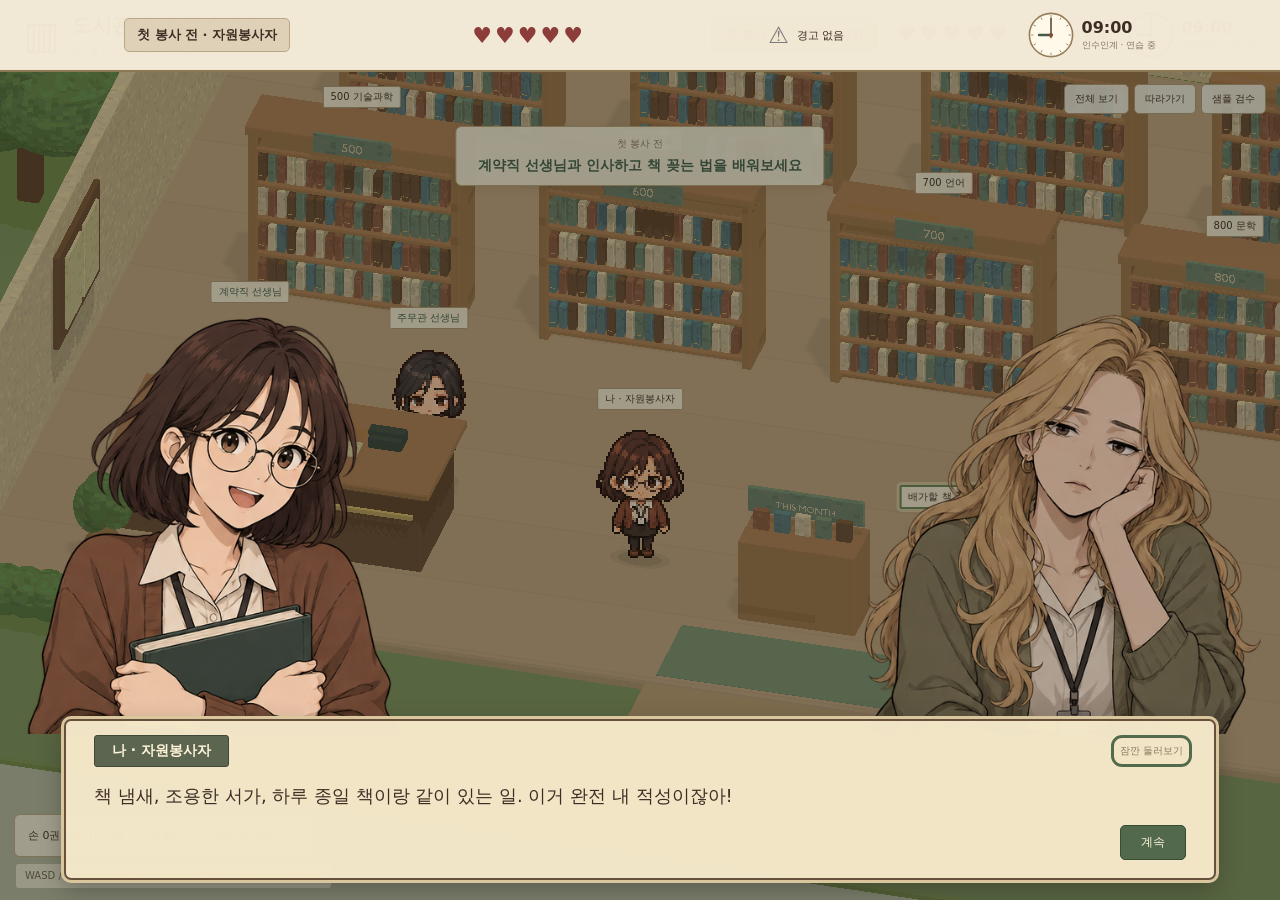
==== volunteer-demo/index.html @ adcc2b5c "Add playable volunteer intro, shelving tutorial, and staff assistance" ====
<!doctype html>
<html lang="ko"><head><meta charset="utf-8"><meta name="viewport" content="width=device-width,initial-scale=1,viewport-fit=cover"><meta name="theme-color" content="#4b392b"><link rel="icon" href="data:,"><title>도서관에서 살아남기 · 첫 봉사</title><link rel="stylesheet" href="style.css"></head>
<body>
<header class="game-header"><div class="title"><span class="title-icon">▥</span><div><strong>도서관에서 살아남기</strong><small>첫 봉사 · 인트로 샘플</small></div></div><div id="main-hud" class="status-hud"></div></header>
<main>
 <canvas id="scene" tabindex="0" aria-label="도서관 필드. 방향키 또는 WASD로 이동, E로 상호작용"></canvas><div id="labels"></div><div id="quest"><small id="quest-step">첫 봉사 전</small><strong id="objective"></strong></div>
 <div class="camera-controls"><button id="overview">전체 보기</button><button id="follow">따라가기</button><button id="inspect-open">샘플 검수</button></div>
 <button id="prompt" hidden></button><div id="toast" role="status"></div>
 <div id="inventory"><span id="inventory-text">손 0권 · 북카트 0권</span><button id="book-list">책 확인</button><button id="cart-toggle">북카트 연결 · C</button></div>
 <div id="controls"><div id="joystick" aria-label="이동 조이스틱"><div id="knob"></div></div><button id="interact">확인 · E</button></div>
 <div id="help">WASD / 방향키 · 바닥 클릭 이동 · E 상호작용 · C 북카트 · 휠 확대</div>
 <button id="preview-exit" hidden>검수 끝내기</button>
</main>
<dialog id="dialogue" aria-labelledby="speaker"><div id="dialogue-hud" class="dialog-hud"></div><div class="portrait left"><div id="hero-art" class="portrait-art"></div></div><div class="portrait right"><div id="npc-art" class="portrait-art"></div></div><div id="choices" class="choice-books"></div><section class="speech"><div class="speech-top"><strong id="speaker"></strong><button id="close-dialog">잠깐 둘러보기</button></div><p id="line"></p><button id="next" class="primary">계속</button></section></dialog>
<dialog id="sorting" aria-labelledby="sort-title"><div class="panel-heading"><div><small>책 꽂는 법 배우기</small><h2 id="sort-title"></h2></div><button id="close-sort" aria-label="필드로 돌아가기">×</button></div><p id="sort-hint"></p><p class="sort-instruction">아래 책을 끌어 원하는 틈에 놓아주세요. 틈을 눌러 골라도 됩니다.</p><div id="sorting-shelf"></div><div id="sorting-source"></div><p id="sort-feedback" role="status"></p><div class="panel-actions"><span id="sort-progress"></span><button id="sort-confirm" class="primary" disabled>이 자리에 꽂기</button></div></dialog>
<dialog id="inspection" aria-labelledby="inspect-title"><div class="panel-heading"><h2 id="inspect-title">샘플 장면 검수</h2><button id="close-inspect">×</button></div><p>장면을 바로 확인할 수 있어요. 검수를 끝내면 원래 진행으로 돌아갑니다.</p><div id="inspect-buttons"></div></dialog>
<div id="loading"><div>▥</div><h1>첫 봉사 날의 도서관</h1><p id="loading-message">도서관 문을 여는 중…</p></div>
<script type="module" src="game.js"></script>
</body></html>
---- volunteer-demo/style.css ----
:root{--ink:#3e2d24;--paper:#f4ebd7;--moss:#52634c;--line:#8d7653;--red:#ad433c}*{box-sizing:border-box}body{margin:0;color:var(--ink);font-family:'Malgun Gothic',system-ui,sans-serif;background:#d7cfb8;height:100dvh;overflow:hidden;display:grid;grid-template-rows:72px minmax(0,1fr);padding:env(safe-area-inset-top) env(safe-area-inset-right) env(safe-area-inset-bottom) env(safe-area-inset-left)}button{font:inherit;background:#f6efdf;color:var(--ink);border:1px solid #ad9876;border-radius:5px;padding:9px 14px;cursor:pointer;touch-action:manipulation}button:hover{background:#e6dbc0}button:disabled{opacity:.5;cursor:default}button:focus-visible{outline:3px solid #526b4c;outline-offset:3px}[hidden]{display:none!important}.game-header{display:flex;align-items:center;justify-content:space-between;padding:8px 24px;gap:16px;background:var(--paper);border-bottom:3px solid #7c654d}.title{display:flex;align-items:center;gap:12px}.title-icon{font-size:38px}.title strong{font-size:20px}.title small{display:block;font-size:10px;letter-spacing:2px;margin-top:4px;color:#88725a}.status-hud{display:flex;gap:20px;align-items:center}.rank-text{background:#dfd1b8;padding:7px 12px;border:1px solid #bba686;border-radius:5px;font-weight:700;font-size:13px;white-space:nowrap}.hearts{letter-spacing:3px;color:#8c3d3a;font-size:22px;white-space:nowrap}.warning{display:flex;align-items:center;gap:8px;border:0;background:none;padding:0}.warning-icon{font-size:23px;color:#847864;filter:grayscale(1)}.warning.lit .warning-icon{color:#b8312d;filter:none;text-shadow:0 0 10px #f1695570}.warning-count{font-size:11px;white-space:nowrap}.clock-wrap{display:flex;align-items:center;gap:7px}.clock-face{width:48px;height:48px}.clock-text{font-variant-numeric:tabular-nums;font-weight:800;font-size:16px}.clock-label{display:block;font-size:9px;font-weight:400;margin-top:2px;color:#85735d}main{position:relative;min-height:0;overflow:hidden}canvas{width:100%;height:100%;display:block;touch-action:none;image-rendering:pixelated}#labels{position:absolute;inset:0;pointer-events:none}.world-label{position:absolute;transform:translate(-50%,-100%);font-size:10px;white-space:nowrap;background:#f9efd9ed;padding:3px 7px;border:1px solid #aa9474;border-radius:2px}.world-label.staff{color:#3a5745}.world-label.patron{color:#9d4c30}.world-label.patron::before{content:'!';display:inline-grid;place-items:center;width:14px;height:15px;background:#aa573b;color:#fff5e4;margin-right:5px;font-weight:900}.world-label.target{border:2px solid #648156;box-shadow:0 0 0 3px #e8e2b974}.camera-controls{position:absolute;top:12px;right:14px;display:flex;gap:5px}.camera-controls button{font-size:10px;padding:7px 10px;background:#f7f2e6e8}#quest{position:absolute;top:54px;left:50%;transform:translateX(-50%);text-align:center;background:#faf2ddf2;border:1px solid #b6a175;border-radius:6px;padding:10px 22px;box-shadow:0 3px 9px #483b291b;max-width:90%;width:max-content;pointer-events:none}#quest small{display:block;font-size:10px;color:#8f7960;margin-bottom:4px}#quest strong{font-size:14px;font-weight:600;color:#3f5d49}#prompt{position:absolute;left:50%;bottom:96px;transform:translateX(-50%);padding:10px 20px;background:#435645ed;color:#fff7e4;border:1px solid #f1dfbc;max-width:90%;font-size:13px}#toast{position:absolute;left:50%;top:138px;transform:translateX(-50%);opacity:0;pointer-events:none;background:#faf1dceF;border:1px solid #a38a61;max-width:85%;padding:10px 16px;border-radius:4px;font-size:13px;text-align:center}#toast.show{opacity:1}#inventory{position:absolute;left:14px;bottom:43px;display:flex;align-items:center;gap:12px;padding:6px 8px 6px 13px;background:#f9f0dceF;border:1px solid #baa583;border-radius:6px;font-size:11px}#cart-toggle{font-size:11px;padding:6px 9px}#cart-toggle.connected{color:#fff8dd;background:#556b4d}#help{position:absolute;bottom:12px;left:16px;font-size:10px;background:#f4eedbcf;padding:5px 9px;color:#71634e;border-radius:3px}#controls{display:none}#preview-exit{position:absolute;top:12px;left:14px;background:#824a3c;color:#fff5da;font-size:11px}
dialog{color:var(--ink)}dialog::backdrop{background:#22251865}#dialogue{position:fixed;inset:auto 0 0;margin:0;padding:0;border:0;background:transparent;width:100%;max-width:100%;height:min(650px,86dvh);max-height:100dvh;overflow:visible}.dialog-hud{position:fixed;top:0;left:0;right:0;height:72px;display:flex;justify-content:center;align-items:center;background:#f4ebd7f8;border-bottom:2px solid #8d7653;z-index:5}.dialog-hud .status-hud{width:100%;max-width:1080px;padding:0 24px;justify-content:space-between}.portrait{position:absolute;bottom:156px;width:min(34vw,430px);height:min(34vw,430px);overflow:hidden;pointer-events:none;transition:filter .2s}.portrait.left{left:0}.portrait.right{right:0}.portrait-art{width:100%;height:100%;background-image:url('assets/dialogue-portraits.png');background-size:200% 300%;background-position:0% 0%;background-repeat:no-repeat}.portrait.inactive{filter:brightness(.77) saturate(.85)}.speech{position:absolute;left:5%;right:5%;bottom:20px;min-height:150px;padding:14px 28px 18px;border:2px solid #67503b;outline:3px solid #d9c69d;border-radius:7px;background:#f4e8c9fa;box-shadow:0 8px 25px #1e1c1b5c;z-index:2}.speech-top{display:flex;align-items:center;justify-content:space-between;gap:12px}.speech-top strong{padding:6px 17px;background:#5c6550;color:#fff4d7;border:1px solid #3f4938;border-radius:3px;font-size:14px}#close-dialog{border:0;background:transparent;font-size:10px;color:#8c785d;padding:3px}#line{font-size:18px;line-height:1.8;margin:13px 0;word-break:keep-all}.primary{background:#53694d;color:#fff6de;border-color:#354c35}.primary:hover{background:#647952}#next{float:right;font-size:12px;padding:8px 20px}#choices{position:absolute;left:30%;right:30%;bottom:195px;display:flex;justify-content:center;gap:14px;align-items:end;z-index:3}#choices:empty{display:none}.choice-book{flex:1;max-width:235px;min-width:0;min-height:210px;position:relative;padding:22px 14px 23px 23px;background:#78463e;color:#fff0d0;border:2px solid #472b25;border-radius:2px 6px 6px 2px;box-shadow:4px 7px #2d231f55,6px 9px 15px #1b1b1b33;transform:rotate(-2deg);font-size:14px;line-height:1.7;word-break:keep-all}.choice-book:nth-child(2){background:#53644d;border-color:#30432d;transform:rotate(2deg)}.choice-book:nth-child(3){background:#5f5040;transform:rotate(3deg)}.choice-book:before{content:'';position:absolute;inset:10px 10px 12px 19px;border:1px solid #d8bf8c;pointer-events:none}.choice-book:after{content:'';position:absolute;left:4px;top:0;bottom:0;width:7px;background:#251f223b;border-right:1px solid #e3ca9144;pointer-events:none}.choice-book span{display:block}.choice-number{font:24px Georgia,serif;color:#dcc28e;margin-bottom:15px}.choice-book:hover{transform:translateY(-8px) rotate(0);background:#8d594d;color:#fff8dc}.choice-book:nth-child(2):hover{background:#657953}
#sorting,#inspection{margin:auto;width:min(1080px,96vw);max-width:96vw;max-height:calc(100dvh - 30px);border:2px solid #79603d;background:#f7f0de;padding:24px;border-radius:8px;overflow:auto;box-shadow:0 12px 60px #0005}.panel-heading{display:flex;justify-content:space-between;align-items:center;gap:12px}.panel-heading h2{font-size:19px;margin:4px 0}.panel-heading small{color:#977757;font-size:11px}.panel-heading button{padding:4px 10px;font-size:20px}#sort-hint{font-size:14px;line-height:1.7;color:#455b43;max-width:800px}.sort-instruction{font-size:11px;color:#867256}#sorting-shelf{display:flex;align-items:flex-end;justify-content:center;gap:10px;overflow-x:auto;padding:24px 16px 0;min-height:195px;border-bottom:11px solid #b08a5e;box-shadow:0 4px #7b5d3d;background:linear-gradient(0deg,#e5dbc060,transparent)}.sort-book{flex:none;width:94px;height:156px;background:#3e6251;color:#fff4db;border-left:8px solid #2f4a3d;border-radius:2px 5px 2px 2px;display:flex;flex-direction:column;align-items:center;justify-content:center;gap:8px;box-shadow:3px 1px 3px #0003;font-size:14px;text-align:center;font-weight:700;letter-spacing:.2px;line-height:1.5}.sort-book small{font-size:13px;font-weight:500}.sort-slot{flex:0 0 32px;height:145px;border:1px dashed #92a27e;background:#e8efdf;color:#547148;padding:0;border-radius:4px;font-size:20px;display:flex;align-items:center;justify-content:center}.sort-slot.chosen{flex-basis:94px;outline:3px solid #ad7a45;outline-offset:2px}.sort-slot .sort-book{background:#a5754c;border-color:#815632;height:145px;width:92px;font-size:13px}.sort-slot.drag-over{outline:3px solid #aa7848;background:#e6c58f}#sorting-source{display:flex;align-items:center;justify-content:center;gap:22px;padding:25px 0 5px;font-size:12px;color:#877253}#sort-target{background:#a5754c;border-color:#805433;cursor:grab;touch-action:none;height:132px;width:92px}#sort-feedback{min-height:23px;text-align:center;font-size:13px;color:#94503c}.panel-actions{display:flex;justify-content:space-between;align-items:center;gap:10px}#sort-progress{font-size:12px;color:#7f725b}.drag-ghost{position:fixed;z-index:10000;pointer-events:none;opacity:.9;transform:translate(-50%,-50%);width:82px!important;height:130px!important}#inspection{width:min(620px,95vw)}#inspection p{font-size:12px;line-height:1.7}#inspect-buttons{display:grid;grid-template-columns:1fr 1fr;gap:9px}#inspect-buttons button{font-size:12px;text-align:left}#loading{position:fixed;inset:0;background:var(--paper);display:flex;align-items:center;justify-content:center;flex-direction:column;z-index:20}#loading>div{font-size:65px;color:#61714e}#loading h1{font-size:22px}#loading p{font-size:13px;color:#8c7459}
.touch{height:var(--game-height,100dvh)}.touch #controls{display:flex;position:absolute;left:15px;right:15px;bottom:19px;align-items:flex-end;justify-content:space-between;pointer-events:none}.touch #controls>*{pointer-events:auto}.touch #inventory{bottom:115px;font-size:10px}.touch #help{display:none}.touch #prompt{bottom:118px;max-width:60%;font-size:12px}.touch #joystick{display:grid;place-items:center;width:86px;height:86px;border:2px solid #a3ab88;background:#eff0d674;border-radius:50%;touch-action:none}.touch #knob{width:35px;height:35px;background:#667e51ce;border:2px solid #ecdfbc;border-radius:50%;pointer-events:none}.touch #interact{min-width:80px;min-height:49px;background:#47664ddd;color:#fff9de;border:2px solid #e9dfba}.touch .title small{letter-spacing:.5px}.touch .title-icon{display:none}
@media(max-width:900px){.game-header{padding:7px 13px}.title strong{font-size:15px}.status-hud{gap:12px}.hearts{font-size:17px;letter-spacing:1px}.rank-text{font-size:11px;padding:6px 8px}.clock-face{width:39px;height:39px}.clock-text{font-size:13px}.warning-count{font-size:10px}#choices{left:26%;right:26%;gap:10px}.choice-book{font-size:12px;min-height:190px;padding:16px 10px 18px 19px}.speech{left:3%;right:3%;padding:12px 20px}#line{font-size:16px}.sort-book{width:78px;font-size:13px}.sort-book small{font-size:12px}#sorting-shelf{gap:7px}.sort-slot{flex-basis:26px}}
@media(max-width:600px){body{grid-template-rows:92px minmax(0,1fr)}.game-header{flex-direction:column;justify-content:center;gap:6px;padding:7px 10px}.title strong{font-size:14px}.title small{display:none}.status-hud{gap:10px;width:100%;justify-content:space-between}.hearts{font-size:14px}.rank-text{font-size:10px;padding:5px 7px}.clock-face{width:34px;height:34px}.clock-text{font-size:12px}.clock-label{font-size:8px}.warning{gap:3px}.warning-icon{font-size:19px}.warning-count{font-size:9px}.dialog-hud{height:60px}.dialog-hud .status-hud{padding:0 10px}.camera-controls{top:9px;right:9px}.camera-controls button{font-size:9px;padding:6px 8px}#quest{top:48px;padding:8px 12px;max-width:95%}#quest strong{font-size:12px}#quest small{font-size:9px}#toast{top:126px;font-size:12px}#dialogue{height:calc(100dvh - 64px);max-height:calc(100dvh - 64px)}.speech{bottom:9px;left:2%;right:2%;padding:10px 14px;min-height:159px}#line{font-size:14px;line-height:1.65;margin:10px 0}.speech-top strong{font-size:11px;padding:5px 9px}.portrait{width:48vw;height:48vw;bottom:368px}#choices{left:5%;right:5%;bottom:185px;gap:9px}.choice-book{min-height:163px;max-height:205px;font-size:12px;padding:15px 9px 16px 18px}.choice-number{font-size:21px;margin-bottom:10px}#sorting{padding:16px 12px}.panel-heading h2{font-size:16px}#sort-hint{font-size:12px}.sort-instruction{font-size:10px}#sorting-shelf{justify-content:flex-start;gap:6px;padding:18px 6px 0;min-height:160px}.sort-book{width:72px;height:139px;font-size:12px;gap:5px;border-left-width:6px}.sort-book small{font-size:11px}.sort-slot{flex-basis:27px;height:129px}.sort-slot.chosen{flex-basis:74px}.sort-slot .sort-book{height:129px;width:72px;font-size:12px}#sorting-source{padding:20px 0 4px}#sort-target{height:119px;width:78px}#sort-feedback{font-size:11px}#sort-confirm{font-size:12px}.touch #inventory{left:10px;max-width:75%;padding:5px 7px;gap:6px}.touch #cart-toggle{font-size:9px;padding:5px}.touch #prompt{bottom:158px;max-width:90%;width:max-content}#preview-exit{top:9px;left:7px;font-size:9px;padding:6px 8px}}
@media(max-height:560px) and (min-width:601px){body{grid-template-rows:53px minmax(0,1fr)}.title strong{font-size:14px}.title-icon{font-size:27px}.title small{font-size:8px}.game-header{padding:4px 12px}.clock-face{width:36px;height:36px}.dialog-hud{height:52px}#dialogue{height:calc(100dvh - 53px);max-height:calc(100dvh - 53px)}.speech{bottom:7px;min-height:104px;padding:8px 16px}#line{font-size:13px;line-height:1.5;margin:8px 0}.speech-top strong{font-size:11px;padding:4px 8px}#next{padding:5px 13px;font-size:11px}.portrait{width:26vw;height:26vw;max-height:230px;bottom:104px}#choices{bottom:127px;left:29%;right:29%;gap:8px}.choice-book{min-height:127px;font-size:11px;padding:11px 7px 12px 16px}.choice-number{font-size:18px;margin-bottom:7px}.choice-book:before{inset:6px 5px 7px 13px}#quest{top:43px;padding:6px 12px}#quest strong{font-size:11px}#quest small{font-size:8px}.touch #joystick{width:66px;height:66px}.touch #inventory{bottom:92px}.touch #prompt{bottom:89px;font-size:11px}.touch #controls{bottom:13px}#sorting{padding:12px 20px}.panel-heading h2{font-size:15px}#sort-hint{font-size:12px;margin:7px 0}.sort-instruction{margin:4px 0}#sorting-shelf{min-height:128px;padding-top:8px}.sort-book{height:113px}.sort-slot,.sort-slot .sort-book{height:105px}#sorting-source{padding:14px 0 0}#sort-target{height:90px;width:76px;font-size:12px}#sort-feedback{font-size:11px;min-height:14px;margin:7px 0}.panel-actions button{font-size:11px;padding:6px 12px}}
@media(prefers-reduced-motion:reduce){*{scroll-behavior:auto!important;transition:none!important}}
/* Keep choices and portraits above the actual dialogue height. */
#dialogue .portrait{bottom:calc(var(--speech-height,156px) + 5px)}
#dialogue #choices{bottom:calc(var(--speech-height,160px) + 34px)}
@media(max-width:600px){#dialogue .portrait{bottom:calc(var(--speech-height,160px) + 190px)}#dialogue #choices{bottom:calc(var(--speech-height,160px) + 23px)}}
@media(max-height:560px) and (min-width:601px){#dialogue .portrait{bottom:calc(var(--speech-height,104px) + 1px)}#dialogue #choices{bottom:calc(var(--speech-height,104px) + 23px)}}
#book-list{font-size:11px;padding:6px 9px}#line{white-space:pre-line}
@media(max-width:600px){#book-list{font-size:9px;padding:5px}.touch #inventory{max-width:95%;gap:5px}}
@media(max-width:600px){#dialogue:not(.has-choices) .portrait{bottom:calc(var(--speech-height,160px) + 14px)}}
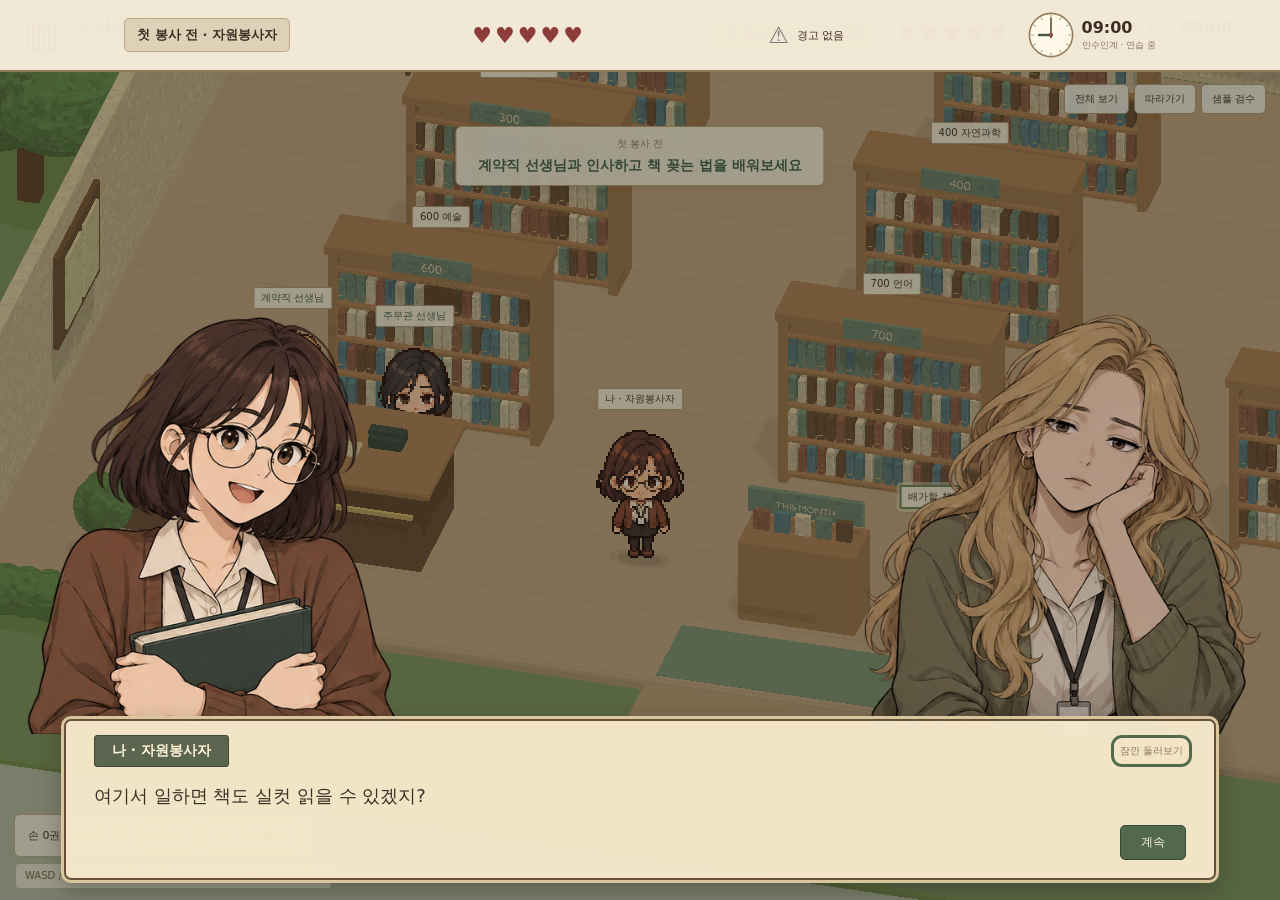
==== commit b54a6a55: "Refine volunteer tutorial, widen aisles, and fix book and character interactions" ====
--- a/volunteer-demo/index.html
+++ b/volunteer-demo/index.html
@@ -5,15 +5,16 @@
 <main>
  <canvas id="scene" tabindex="0" aria-label="도서관 필드. 방향키 또는 WASD로 이동, E로 상호작용"></canvas><div id="labels"></div><div id="quest"><small id="quest-step">첫 봉사 전</small><strong id="objective"></strong></div>
  <div class="camera-controls"><button id="overview">전체 보기</button><button id="follow">따라가기</button><button id="inspect-open">샘플 검수</button></div>
- <button id="prompt" hidden></button><div id="toast" role="status"></div>
+ <button id="prompt" hidden></button><div id="toast" role="status"></div><aside id="cart-contents" aria-label="북카트에 담긴 책" hidden></aside>
  <div id="inventory"><span id="inventory-text">손 0권 · 북카트 0권</span><button id="book-list">책 확인</button><button id="cart-toggle">북카트 연결 · C</button></div>
  <div id="controls"><div id="joystick" aria-label="이동 조이스틱"><div id="knob"></div></div><button id="interact">확인 · E</button></div>
  <div id="help">WASD / 방향키 · 바닥 클릭 이동 · E 상호작용 · C 북카트 · 휠 확대</div>
  <button id="preview-exit" hidden>검수 끝내기</button>
 </main>
 <dialog id="dialogue" aria-labelledby="speaker"><div id="dialogue-hud" class="dialog-hud"></div><div class="portrait left"><div id="hero-art" class="portrait-art"></div></div><div class="portrait right"><div id="npc-art" class="portrait-art"></div></div><div id="choices" class="choice-books"></div><section class="speech"><div class="speech-top"><strong id="speaker"></strong><button id="close-dialog">잠깐 둘러보기</button></div><p id="line"></p><button id="next" class="primary">계속</button></section></dialog>
-<dialog id="sorting" aria-labelledby="sort-title"><div class="panel-heading"><div><small>책 꽂는 법 배우기</small><h2 id="sort-title"></h2></div><button id="close-sort" aria-label="필드로 돌아가기">×</button></div><p id="sort-hint"></p><p class="sort-instruction">아래 책을 끌어 원하는 틈에 놓아주세요. 틈을 눌러 골라도 됩니다.</p><div id="sorting-shelf"></div><div id="sorting-source"></div><p id="sort-feedback" role="status"></p><div class="panel-actions"><span id="sort-progress"></span><button id="sort-confirm" class="primary" disabled>이 자리에 꽂기</button></div></dialog>
+<dialog id="sorting" aria-labelledby="sort-title"><div class="panel-heading"><div><small>책 꽂는 법 배우기</small><h2 id="sort-title"></h2></div><button id="close-sort" aria-label="필드로 돌아가기">×</button></div><p id="sort-hint"></p><p class="sort-instruction">아래의 ‘꽂을 책’을 위쪽 책 사이의 + 표시로 끌어다 놓으세요. + 표시를 눌러도 돼요. 자리를 고른 뒤 ‘이 자리에 꽂기’를 누르세요.</p><div id="sorting-shelf"></div><div id="sorting-source"></div><p id="sort-feedback" role="status"></p><div class="panel-actions"><span id="sort-progress"></span><button id="sort-confirm" class="primary" disabled>이 자리에 꽂기</button></div></dialog>
 <dialog id="inspection" aria-labelledby="inspect-title"><div class="panel-heading"><h2 id="inspect-title">샘플 장면 검수</h2><button id="close-inspect">×</button></div><p>장면을 바로 확인할 수 있어요. 검수를 끝내면 원래 진행으로 돌아갑니다.</p><div id="inspect-buttons"></div></dialog>
+<dialog id="pickup" aria-labelledby="pickup-title"><div class="panel-heading"><div><small>최대 5권까지 들 수 있어요</small><h2 id="pickup-title">어떤 책을 가져갈까요?</h2></div><button id="close-pickup" aria-label="책 선택 취소">×</button></div><p>가져갈 책을 눌러 골라주세요. 다시 누르면 선택이 취소돼요.</p><div id="pickup-books"></div><div class="panel-actions"><span id="pickup-count"></span><button id="pickup-confirm" class="primary" disabled>선택 완료</button></div></dialog>
 <div id="loading"><div>▥</div><h1>첫 봉사 날의 도서관</h1><p id="loading-message">도서관 문을 여는 중…</p></div>
 <script type="module" src="game.js"></script>
 </body></html>
--- a/volunteer-demo/style.css
+++ b/volunteer-demo/style.css
@@ -7,6 +7,10 @@
 @media(max-height:560px) and (min-width:601px){body{grid-template-rows:53px minmax(0,1fr)}.title strong{font-size:14px}.title-icon{font-size:27px}.title small{font-size:8px}.game-header{padding:4px 12px}.clock-face{width:36px;height:36px}.dialog-hud{height:52px}#dialogue{height:calc(100dvh - 53px);max-height:calc(100dvh - 53px)}.speech{bottom:7px;min-height:104px;padding:8px 16px}#line{font-size:13px;line-height:1.5;margin:8px 0}.speech-top strong{font-size:11px;padding:4px 8px}#next{padding:5px 13px;font-size:11px}.portrait{width:26vw;height:26vw;max-height:230px;bottom:104px}#choices{bottom:127px;left:29%;right:29%;gap:8px}.choice-book{min-height:127px;font-size:11px;padding:11px 7px 12px 16px}.choice-number{font-size:18px;margin-bottom:7px}.choice-book:before{inset:6px 5px 7px 13px}#quest{top:43px;padding:6px 12px}#quest strong{font-size:11px}#quest small{font-size:8px}.touch #joystick{width:66px;height:66px}.touch #inventory{bottom:92px}.touch #prompt{bottom:89px;font-size:11px}.touch #controls{bottom:13px}#sorting{padding:12px 20px}.panel-heading h2{font-size:15px}#sort-hint{font-size:12px;margin:7px 0}.sort-instruction{margin:4px 0}#sorting-shelf{min-height:128px;padding-top:8px}.sort-book{height:113px}.sort-slot,.sort-slot .sort-book{height:105px}#sorting-source{padding:14px 0 0}#sort-target{height:90px;width:76px;font-size:12px}#sort-feedback{font-size:11px;min-height:14px;margin:7px 0}.panel-actions button{font-size:11px;padding:6px 12px}}
 @media(prefers-reduced-motion:reduce){*{scroll-behavior:auto!important;transition:none!important}}
 /* Keep choices and portraits above the actual dialogue height. */
+@media(max-width:600px){.dialog-hud{height:92px}}@media(max-height:560px) and (min-width:601px){.dialog-hud{height:53px}}
+/* Book choices preserve readable type while only the cart panel background is translucent. */
+.pickup-book:hover{background:#855d49;color:#fff5df}.pickup-book.selected,.pickup-book.selected:hover{background:#8a683e;color:#fff9e6}
+#pickup{width:min(820px,94vw);max-height:88dvh;padding:24px;background:#f7efd9;border:2px solid #7c6747;border-radius:9px}#pickup>p{font-size:14px;line-height:1.7}#pickup-books{display:grid;grid-template-columns:repeat(auto-fit,minmax(128px,1fr));gap:16px;margin:20px 0}.pickup-book{position:relative;display:flex;flex-direction:column;align-items:center;justify-content:space-between;gap:12px;min-height:190px;padding:18px 12px 14px 21px;background:#6f4439;color:#fff5df;border:2px solid #4d3028;border-left:10px solid #4a3029;border-radius:2px 8px 8px 2px;box-shadow:4px 5px 0 #b8a585;text-align:center}.pickup-book:nth-child(even){background:#50644e;border-color:#364733}.pickup-book strong{font-size:15px;line-height:1.5;word-break:keep-all}.pickup-code{display:flex;flex-direction:column;gap:3px;font-size:14px;font-variant-numeric:tabular-nums}.pickup-code small{font-size:14px}.pickup-state{font-size:12px;border-top:1px solid #f5e6bd77;width:100%;padding-top:9px}.pickup-book.selected{outline:3px solid #d9b35c;outline-offset:3px;transform:translateY(-4px)}.pickup-book:disabled{opacity:.55;cursor:default}#pickup .panel-actions{position:sticky;bottom:-24px;background:#f7efd9;padding:14px 0 4px}#cart-contents{position:absolute;z-index:3;max-width:min(220px,38vw);padding:10px 12px;background:rgba(255,248,229,.8);border:1px solid #9d8c64;border-radius:6px;box-shadow:0 3px 10px #332a1c22;pointer-events:none;color:#443b2e}#cart-contents[hidden]{display:none}#cart-contents>strong{display:block;font-size:11px;margin-bottom:7px}.cart-book-list{display:flex;flex-direction:column;gap:5px;max-height:220px;overflow-y:auto;pointer-events:auto;overscroll-behavior:contain;touch-action:pan-y}.cart-book{background:#f9f2dfb3;border:1px solid #c8b894;border-left:5px solid #6b8065;border-radius:1px 4px 4px 1px;padding:5px 7px;line-height:1.4}.cart-book span{display:block;font-size:11px}.cart-book small{display:block;font-size:10px;color:#5d5749}@media(max-width:600px){#pickup{padding:16px 14px}#pickup-books{grid-template-columns:repeat(2,minmax(0,1fr));gap:12px}.pickup-book{min-height:150px;padding:12px 8px 10px 12px}.pickup-book strong{font-size:13px}#pickup .panel-actions{bottom:-16px}#cart-contents{max-width:160px;padding:7px 8px}#cart-contents>strong,.cart-book span{font-size:10px}.cart-book small{font-size:9px}.cart-book-list{max-height:155px}}@media(max-height:560px) and (min-width:601px){#pickup{padding:12px 18px}#pickup-books{display:flex;overflow-x:auto;gap:13px;margin:10px 0;padding:5px}.pickup-book{min-width:125px;min-height:145px;padding:10px 9px 9px 14px}#pickup .panel-actions{bottom:-12px}#cart-contents{max-width:185px}.cart-book-list{max-height:140px}}
 #dialogue .portrait{bottom:calc(var(--speech-height,156px) + 5px)}
 #dialogue #choices{bottom:calc(var(--speech-height,160px) + 34px)}
 @media(max-width:600px){#dialogue .portrait{bottom:calc(var(--speech-height,160px) + 190px)}#dialogue #choices{bottom:calc(var(--speech-height,160px) + 23px)}}
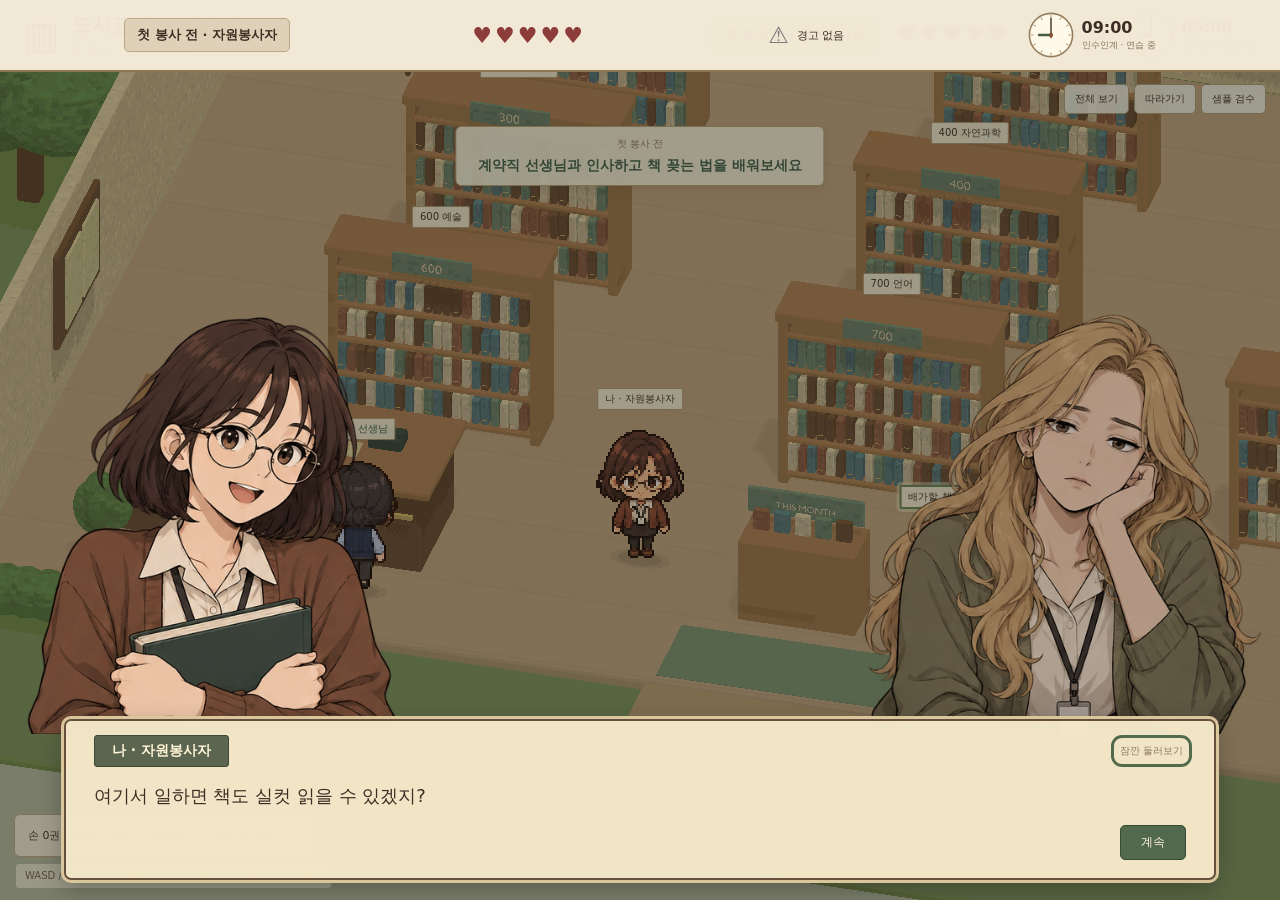
==== commit 17c8c9f5: "Polish shelving books, cart navigation, desk placement, and carrying sprites" ====
--- a/volunteer-demo/index.html
+++ b/volunteer-demo/index.html
@@ -1,5 +1,5 @@
 <!doctype html>
-<html lang="ko"><head><meta charset="utf-8"><meta name="viewport" content="width=device-width,initial-scale=1,viewport-fit=cover"><meta name="theme-color" content="#4b392b"><link rel="icon" href="data:,"><title>도서관에서 살아남기 · 첫 봉사</title><link rel="stylesheet" href="style.css"></head>
+<html lang="ko"><head><meta charset="utf-8"><meta name="viewport" content="width=device-width,initial-scale=1,viewport-fit=cover"><meta name="theme-color" content="#4b392b"><link rel="icon" href="data:,"><title>도서관에서 살아남기 · 첫 봉사</title><link rel="stylesheet" href="style.css?v=20261021-books"></head>
 <body>
 <header class="game-header"><div class="title"><span class="title-icon">▥</span><div><strong>도서관에서 살아남기</strong><small>첫 봉사 · 인트로 샘플</small></div></div><div id="main-hud" class="status-hud"></div></header>
 <main>
@@ -16,5 +16,5 @@
 <dialog id="inspection" aria-labelledby="inspect-title"><div class="panel-heading"><h2 id="inspect-title">샘플 장면 검수</h2><button id="close-inspect">×</button></div><p>장면을 바로 확인할 수 있어요. 검수를 끝내면 원래 진행으로 돌아갑니다.</p><div id="inspect-buttons"></div></dialog>
 <dialog id="pickup" aria-labelledby="pickup-title"><div class="panel-heading"><div><small>최대 5권까지 들 수 있어요</small><h2 id="pickup-title">어떤 책을 가져갈까요?</h2></div><button id="close-pickup" aria-label="책 선택 취소">×</button></div><p>가져갈 책을 눌러 골라주세요. 다시 누르면 선택이 취소돼요.</p><div id="pickup-books"></div><div class="panel-actions"><span id="pickup-count"></span><button id="pickup-confirm" class="primary" disabled>선택 완료</button></div></dialog>
 <div id="loading"><div>▥</div><h1>첫 봉사 날의 도서관</h1><p id="loading-message">도서관 문을 여는 중…</p></div>
-<script type="module" src="game.js"></script>
+<script type="module" src="game.js?v=20261021-books"></script>
 </body></html>
--- a/volunteer-demo/style.css
+++ b/volunteer-demo/style.css
@@ -18,3 +18,114 @@
 #book-list{font-size:11px;padding:6px 9px}#line{white-space:pre-line}
 @media(max-width:600px){#book-list{font-size:9px;padding:5px}.touch #inventory{max-width:95%;gap:5px}}
 @media(max-width:600px){#dialogue:not(.has-choices) .portrait{bottom:calc(var(--speech-height,160px) + 14px)}}
+
+/* Bound cloth spines, paper call-number labels, and quiet insertion guides. */
+#sorting-shelf{
+ --book-width:96px;--book-height:204px;
+ gap:10px;min-height:233px;padding:25px 14px 0;
+ border-bottom:13px solid #ad8457;border-radius:6px 6px 0 0;
+ background:linear-gradient(0deg,#b9a48724,transparent 75%);
+ box-shadow:0 4px 0 #725235,0 8px 12px #62401e12;
+}
+#sorting .sort-book{
+ --spine-color:#476356;--book-width:96px;--book-height:204px;
+ --label-bottom:29px;--label-row:26px;
+ position:relative;isolation:isolate;display:block;flex:none;
+ width:var(--book-width);height:var(--book-height);padding:0;border:0;
+ border-radius:8px 4px 4px 8px;
+ background-color:var(--spine-color);
+ background-image:linear-gradient(90deg,#0005 0,#0001 6%,#ffffff18 15%,transparent 27%,#fff1 56%,#0002 94%,#0004),linear-gradient(0deg,transparent 13px,#e5cc8b77 14px,#e5cc8b77 15px,transparent 16px,transparent calc(100% - 19px),#e5cc8b77 calc(100% - 18px),#e5cc8b77 calc(100% - 17px),transparent calc(100% - 16px));
+ box-shadow:inset 3px 0 2px #0002,inset -2px 0 0 #0003,3px 0 0 #3b2c2555,5px 3px 7px #3c2a261a;
+ color:#6e6657;text-align:center;font-weight:400;
+}
+#sorting .sort-book::before{
+ content:'';position:absolute;left:calc(50% - 7px);top:31px;width:14px;height:14px;
+ border:1px solid #e5cc8b8c;transform:rotate(45deg);pointer-events:none;
+}
+#sorting .sort-book::after{
+ content:'';position:absolute;right:-3px;top:5px;bottom:4px;width:4px;z-index:-1;
+ border-radius:0 2px 2px 0;
+ background:repeating-linear-gradient(0deg,#e5d9bc 0 1px,#cabc9b 1px 2px);
+ box-shadow:1px 0 1px #3c2c2433;pointer-events:none;
+}
+#sorting .sort-book>span,#sorting .sort-book>small{
+ position:absolute;left:11px;right:9px;display:flex;align-items:center;justify-content:center;
+ height:var(--label-row);margin:0;padding:0 3px;background:#f9f4e6;
+ border-left:1px solid #d7ccae;border-right:1px solid #d7ccae;
+ font-variant-numeric:tabular-nums;white-space:nowrap;letter-spacing:-.3px;
+}
+#sorting .sort-book>span{
+ bottom:calc(var(--label-bottom) + var(--label-row));padding-top:5px;
+ border-top:1px solid #d7ccae;border-radius:3px 3px 0 0;
+ font:400 15px/1.2 ui-monospace,Consolas,'Malgun Gothic',monospace;
+}
+#sorting .sort-book>small{
+ bottom:var(--label-bottom);padding-bottom:5px;border-bottom:1px solid #cbbf9f;
+ border-radius:0 0 3px 3px;box-shadow:0 2px 2px #241b1830;
+ font:400 13.5px/1.2 'Malgun Gothic',system-ui,sans-serif;
+}
+#sorting .compare-focus{font-weight:900;color:#261e17;text-shadow:.18px 0 currentColor,-.18px 0 currentColor}
+#sorting-shelf>.sort-book:nth-of-type(5n+1){--spine-color:#486659;--book-height:204px}
+#sorting-shelf>.sort-book:nth-of-type(5n+2){--spine-color:#795047;--book-height:212px}
+#sorting-shelf>.sort-book:nth-of-type(5n+3){--spine-color:#53626a;--book-height:198px}
+#sorting-shelf>.sort-book:nth-of-type(5n+4){--spine-color:#80704f;--book-height:208px}
+#sorting-shelf>.sort-book:nth-of-type(5n+5){--spine-color:#575d45;--book-height:194px}
+#sorting .sort-slot{
+ position:relative;isolation:isolate;flex:0 0 30px;height:191px;
+ margin:0;padding:0;border:0;border-radius:4px;background:transparent;
+ color:#8c7952;font:400 21px/1 system-ui;box-shadow:none;
+}
+#sorting .sort-slot:not(.chosen)::before{
+ content:'';position:absolute;left:50%;top:8px;bottom:9px;border-left:1px dashed #c7b997;z-index:-2;
+}
+#sorting .sort-slot:not(.chosen)::after{
+ content:'';position:absolute;left:50%;top:50%;width:27px;height:27px;transform:translate(-50%,-50%);
+ border:1px solid #c8b897;border-radius:50%;background:#f9f2e2;box-shadow:0 1px 2px #725b2520;z-index:-1;
+}
+#sorting .sort-slot:hover,#sorting .sort-slot.drag-over{color:#7a4b24;background:#be975414}
+#sorting .sort-slot:focus-visible{outline:2px solid #ac7b3b;outline-offset:3px}
+#sorting .sort-slot.chosen{flex-basis:102px;height:204px;outline:0;background:none}
+#sorting .sort-slot.chosen .sort-book{--spine-color:#9a7049;--book-height:200px;outline:2px solid #c59b5a;outline-offset:4px}
+#sorting-source{gap:25px;padding:27px 0 10px;color:#6f604b}
+#sorting #sort-target{--spine-color:#9a7049;--book-width:102px;--book-height:174px;--label-bottom:24px;transform:rotate(-3deg);cursor:grab}
+#sorting #sort-target:active{cursor:grabbing}
+#sorting .drag-ghost{--spine-color:#9a7049;transform:translate(-50%,-50%) rotate(-3deg);box-shadow:6px 7px 14px #30231844}
+@media(max-width:900px){
+ #sorting .sort-book{--book-width:84px}
+ #sorting-shelf{gap:8px;padding-left:8px;padding-right:8px}
+ #sorting .sort-slot{flex-basis:28px}
+ #sorting .sort-slot.chosen{flex-basis:90px}
+ #sorting .sort-book>span,#sorting .sort-book>small{left:9px;right:7px}
+}
+@media(max-width:600px){
+ #sorting-shelf{min-height:202px;justify-content:flex-start;padding-top:17px;gap:8px}
+ #sorting .sort-book{--book-width:82px;--book-height:178px;--label-bottom:23px;--label-row:24px}
+ #sorting-shelf>.sort-book:nth-of-type(5n+1){--book-height:178px}
+ #sorting-shelf>.sort-book:nth-of-type(5n+2){--book-height:186px}
+ #sorting-shelf>.sort-book:nth-of-type(5n+3){--book-height:172px}
+ #sorting-shelf>.sort-book:nth-of-type(5n+4){--book-height:182px}
+ #sorting-shelf>.sort-book:nth-of-type(5n+5){--book-height:169px}
+ #sorting .sort-slot{height:171px;flex-basis:30px}
+ #sorting .sort-slot.chosen{flex-basis:88px;height:178px}
+ #sorting .sort-slot.chosen .sort-book{--book-height:174px}
+ #sorting .sort-book>span{font-size:14px}#sorting .sort-book>small{font-size:13px}
+ #sorting #sort-target{--book-width:92px;--book-height:150px}
+ #sorting-source{padding-top:23px;gap:22px}
+}
+@media(max-height:560px) and (min-width:601px){
+ #sorting-shelf{min-height:143px;padding-top:10px;gap:8px}
+ #sorting .sort-book{--book-width:82px;--book-height:124px;--label-bottom:16px;--label-row:20px}
+ #sorting-shelf>.sort-book:nth-of-type(5n+1){--book-height:124px}
+ #sorting-shelf>.sort-book:nth-of-type(5n+2){--book-height:130px}
+ #sorting-shelf>.sort-book:nth-of-type(5n+3){--book-height:120px}
+ #sorting-shelf>.sort-book:nth-of-type(5n+4){--book-height:127px}
+ #sorting-shelf>.sort-book:nth-of-type(5n+5){--book-height:117px}
+ #sorting .sort-book::before{top:24px;width:10px;height:10px;left:calc(50% - 5px)}
+ #sorting .sort-slot{height:120px;flex-basis:28px}
+ #sorting .sort-slot.chosen{height:124px;flex-basis:88px}
+ #sorting .sort-slot.chosen .sort-book{--book-height:122px}
+ #sorting .sort-book>span{font-size:14px}#sorting .sort-book>small{font-size:12px}
+ #sorting #sort-target{--book-width:88px;--book-height:104px;--label-bottom:14px}
+ #sorting #sort-target::before{top:20px;width:8px;height:8px;left:calc(50% - 4px)}
+ #sorting-source{padding:15px 0 3px}
+}
